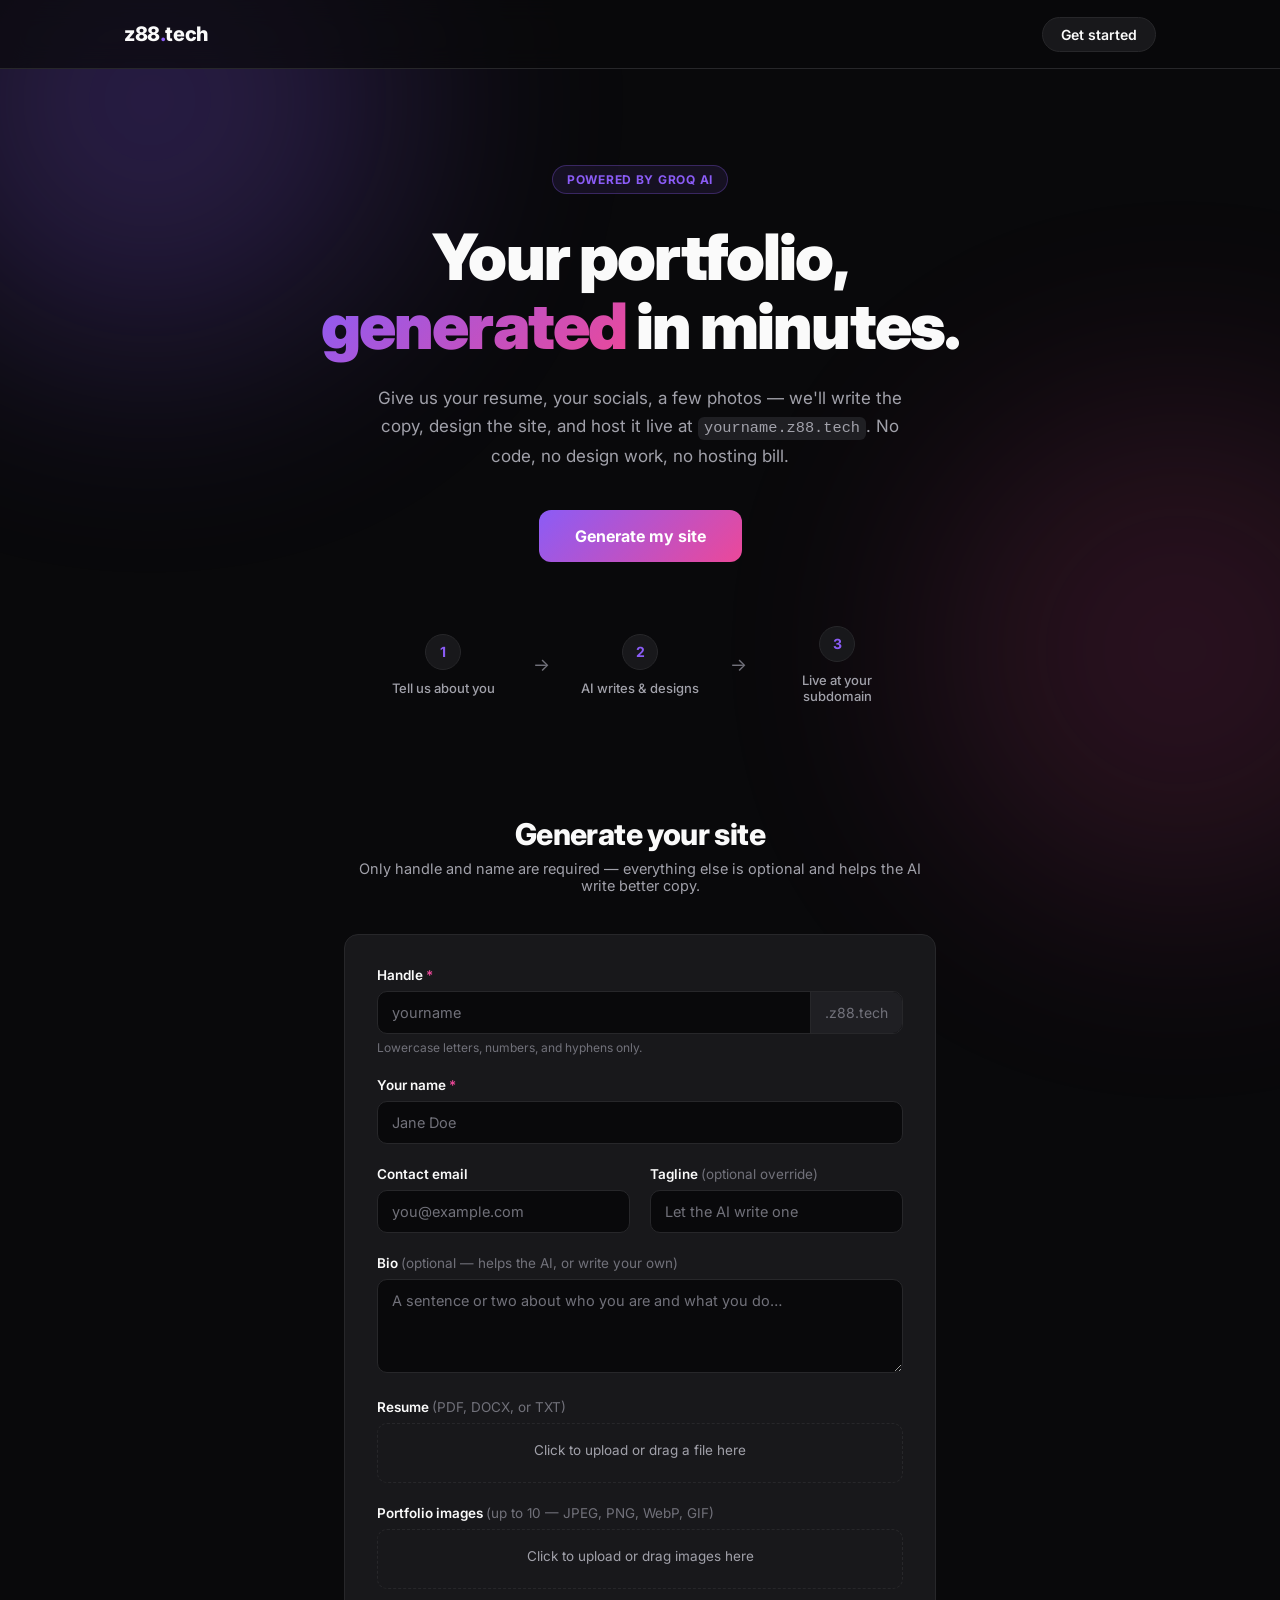
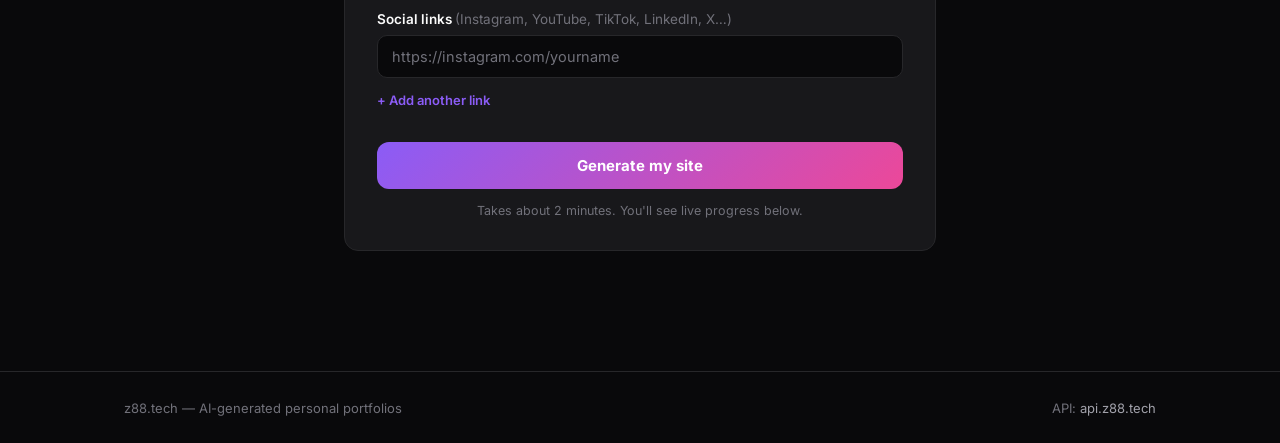
==== index.html @ a1b9960b "feat: initial z88.tech intake frontend Static HTML/CSS/JS site (no build step) that lets creators su" ====
<!DOCTYPE html>
<html lang="en">
<head>
  <meta charset="UTF-8" />
  <meta name="viewport" content="width=device-width, initial-scale=1.0" />
  <title>z88.tech — Your portfolio, generated</title>
  <meta name="description" content="Turn your resume, socials, and photos into a fully hosted personal portfolio website at yourname.z88.tech — written and designed by AI." />
  <link rel="preconnect" href="https://fonts.googleapis.com">
  <link rel="preconnect" href="https://fonts.gstatic.com" crossorigin>
  <link href="https://fonts.googleapis.com/css2?family=Inter:wght@400;500;600;700;800;900&display=swap" rel="stylesheet">
  <link rel="stylesheet" href="style.css" />
</head>
<body>
  <div class="glow glow-1"></div>
  <div class="glow glow-2"></div>

  <header class="site-header">
    <div class="wrap">
      <div class="brand">z88<span class="dot">.</span>tech</div>
      <a class="header-link" href="#generate">Get started</a>
    </div>
  </header>

  <main>
    <!-- ─── Hero ─────────────────────────────────────────────────────────── -->
    <section class="hero">
      <div class="wrap">
        <span class="badge">Powered by Groq AI</span>
        <h1>Your portfolio,<br /><span class="grad">generated</span> in minutes.</h1>
        <p class="lede">
          Give us your resume, your socials, a few photos — we'll write the copy,
          design the site, and host it live at <code>yourname.z88.tech</code>.
          No code, no design work, no hosting bill.
        </p>
        <a href="#generate" class="btn btn-primary btn-lg">Generate my site</a>

        <div class="steps">
          <div class="step">
            <div class="step-num">1</div>
            <div class="step-label">Tell us about you</div>
          </div>
          <div class="step-arrow">→</div>
          <div class="step">
            <div class="step-num">2</div>
            <div class="step-label">AI writes &amp; designs</div>
          </div>
          <div class="step-arrow">→</div>
          <div class="step">
            <div class="step-num">3</div>
            <div class="step-label">Live at your subdomain</div>
          </div>
        </div>
      </div>
    </section>

    <!-- ─── Form ─────────────────────────────────────────────────────────── -->
    <section class="generate" id="generate">
      <div class="wrap wrap-narrow">
        <h2>Generate your site</h2>
        <p class="section-sub">Only handle and name are required — everything else is optional and helps the AI write better copy.</p>

        <form id="generate-form" novalidate>
          <div class="field">
            <label for="handle">Handle <span class="req">*</span></label>
            <div class="handle-input">
              <input type="text" id="handle" name="handle" placeholder="yourname" required
                     pattern="[a-z0-9\-]+" autocomplete="off" />
              <span class="handle-suffix">.z88.tech</span>
            </div>
            <p class="hint" id="handle-hint">Lowercase letters, numbers, and hyphens only.</p>
          </div>

          <div class="field">
            <label for="name">Your name <span class="req">*</span></label>
            <input type="text" id="name" name="name" placeholder="Jane Doe" required autocomplete="off" />
          </div>

          <div class="field-row">
            <div class="field">
              <label for="email">Contact email</label>
              <input type="email" id="email" name="email" placeholder="you@example.com" autocomplete="off" />
            </div>
            <div class="field">
              <label for="customTagline">Tagline <span class="opt">(optional override)</span></label>
              <input type="text" id="customTagline" name="customTagline" placeholder="Let the AI write one" autocomplete="off" />
            </div>
          </div>

          <div class="field">
            <label for="customBio">Bio <span class="opt">(optional — helps the AI, or write your own)</span></label>
            <textarea id="customBio" name="customBio" rows="4" placeholder="A sentence or two about who you are and what you do…"></textarea>
          </div>

          <div class="field">
            <label for="resumeFile">Resume <span class="opt">(PDF, DOCX, or TXT)</span></label>
            <div class="file-drop" data-for="resumeFile">
              <input type="file" id="resumeFile" name="resumeFile" accept=".pdf,.docx,.txt" hidden />
              <div class="file-drop-inner">
                <span class="file-drop-text">Click to upload or drag a file here</span>
                <span class="file-drop-name" id="resumeFile-name"></span>
              </div>
            </div>
          </div>

          <div class="field">
            <label for="images">Portfolio images <span class="opt">(up to 10 — JPEG, PNG, WebP, GIF)</span></label>
            <div class="file-drop" data-for="images">
              <input type="file" id="images" name="images" accept="image/*" multiple hidden />
              <div class="file-drop-inner">
                <span class="file-drop-text">Click to upload or drag images here</span>
                <span class="file-drop-name" id="images-name"></span>
              </div>
            </div>
          </div>

          <div class="field">
            <label>Social links <span class="opt">(Instagram, YouTube, TikTok, LinkedIn, X…)</span></label>
            <div id="social-list" class="social-list">
              <input type="url" class="social-input" placeholder="https://instagram.com/yourname" />
            </div>
            <button type="button" id="add-social" class="btn-link">+ Add another link</button>
          </div>

          <button type="submit" class="btn btn-primary btn-block" id="submit-btn">
            <span class="btn-text">Generate my site</span>
          </button>

          <p class="form-note">Takes about 2 minutes. You'll see live progress below.</p>
        </form>

        <!-- ─── Progress panel ──────────────────────────────────────────── -->
        <div class="progress-panel" id="progress-panel" hidden>
          <h3>Building <span id="progress-handle"></span>.z88.tech</h3>
          <ul class="progress-steps" id="progress-steps">
            <li data-step="enrich"><span class="dot-icon"></span> Writing your copy with AI</li>
            <li data-step="github"><span class="dot-icon"></span> Creating your site's codebase</li>
            <li data-step="build"><span class="dot-icon"></span> Building the site</li>
            <li data-step="netlify"><span class="dot-icon"></span> Deploying to hosting</li>
            <li data-step="dns"><span class="dot-icon"></span> Connecting your domain</li>
          </ul>
        </div>

        <!-- ─── Success panel ───────────────────────────────────────────── -->
        <div class="result-panel result-success" id="success-panel" hidden>
          <div class="result-icon">✓</div>
          <h3>Your site is live!</h3>
          <a class="result-url" id="result-url" href="#" target="_blank" rel="noopener"></a>
          <div class="result-actions">
            <a class="btn btn-primary" id="visit-site-btn" href="#" target="_blank" rel="noopener">Visit your site</a>
            <button class="btn btn-ghost" id="generate-another-btn" type="button">Generate another</button>
          </div>
        </div>

        <!-- ─── Error panel ─────────────────────────────────────────────── -->
        <div class="result-panel result-error" id="error-panel" hidden>
          <div class="result-icon error">✕</div>
          <h3>Something went wrong</h3>
          <p class="error-message" id="error-message"></p>
          <button class="btn btn-primary" id="retry-btn" type="button">Try again</button>
        </div>
      </div>
    </section>
  </main>

  <footer class="site-footer">
    <div class="wrap">
      <span>z88.tech — AI-generated personal portfolios</span>
      <span class="footer-api">API: <a href="https://api.z88.tech/health" target="_blank" rel="noopener">api.z88.tech</a></span>
    </div>
  </footer>

  <script src="script.js"></script>
</body>
</html>
---- style.css ----
:root {
  --void: #09090B;
  --surface: #18181B;
  --surface-2: #1F1F23;
  --border: #27272A;
  --primary: #8B5CF6;
  --primary-dim: #7C3AED;
  --accent: #EC4899;
  --text: #FAFAFA;
  --muted: #A1A1AA;
  --muted-2: #71717A;
  --success: #22C55E;
  --error: #F43F5E;
  --radius: 14px;
}

* { box-sizing: border-box; }

html, body {
  margin: 0;
  padding: 0;
  background: var(--void);
  color: var(--text);
  font-family: 'Inter', system-ui, -apple-system, sans-serif;
  -webkit-font-smoothing: antialiased;
  overflow-x: hidden;
}

body {
  position: relative;
  min-height: 100vh;
}

a { color: inherit; text-decoration: none; }
code {
  font-family: 'SFMono-Regular', Consolas, monospace;
  background: var(--surface-2);
  padding: 0.15em 0.4em;
  border-radius: 6px;
  font-size: 0.9em;
}

.wrap {
  max-width: 1080px;
  margin: 0 auto;
  padding: 0 24px;
}
.wrap-narrow { max-width: 640px; }

/* ─── Background glow ─────────────────────────────────────────────────── */
.glow {
  position: fixed;
  border-radius: 50%;
  filter: blur(120px);
  opacity: 0.25;
  pointer-events: none;
  z-index: 0;
}
.glow-1 {
  width: 500px; height: 500px;
  background: var(--primary);
  top: -150px; left: -100px;
}
.glow-2 {
  width: 500px; height: 500px;
  background: var(--accent);
  top: 400px; right: -150px;
  opacity: 0.15;
}

/* ─── Header ───────────────────────────────────────────────────────────── */
.site-header {
  position: sticky;
  top: 0;
  z-index: 10;
  backdrop-filter: blur(12px);
  background: rgba(9, 9, 11, 0.7);
  border-bottom: 1px solid var(--border);
}
.site-header .wrap {
  display: flex;
  align-items: center;
  justify-content: space-between;
  height: 68px;
}
.brand {
  font-size: 20px;
  font-weight: 800;
  letter-spacing: -0.02em;
}
.brand .dot { color: var(--primary); }
.header-link {
  font-size: 14px;
  font-weight: 600;
  padding: 8px 18px;
  border-radius: 999px;
  background: var(--surface);
  border: 1px solid var(--border);
  transition: border-color 0.15s ease, background 0.15s ease;
}
.header-link:hover {
  border-color: var(--primary);
  background: var(--surface-2);
}

/* ─── Hero ─────────────────────────────────────────────────────────────── */
.hero {
  position: relative;
  z-index: 1;
  padding: 96px 0 72px;
  text-align: center;
}
.badge {
  display: inline-block;
  font-size: 12px;
  font-weight: 700;
  letter-spacing: 0.06em;
  text-transform: uppercase;
  color: var(--primary);
  background: rgba(139, 92, 246, 0.1);
  border: 1px solid rgba(139, 92, 246, 0.3);
  padding: 6px 14px;
  border-radius: 999px;
  margin-bottom: 28px;
}
h1 {
  font-size: clamp(36px, 6vw, 64px);
  font-weight: 900;
  line-height: 1.08;
  letter-spacing: -0.03em;
  margin: 0 0 24px;
}
.grad {
  background: linear-gradient(135deg, var(--primary), var(--accent));
  -webkit-background-clip: text;
  background-clip: text;
  color: transparent;
}
.lede {
  max-width: 560px;
  margin: 0 auto 40px;
  font-size: 17px;
  line-height: 1.65;
  color: var(--muted);
}

.steps {
  display: flex;
  align-items: center;
  justify-content: center;
  gap: 20px;
  margin-top: 64px;
  flex-wrap: wrap;
}
.step {
  display: flex;
  flex-direction: column;
  align-items: center;
  gap: 10px;
  width: 140px;
}
.step-num {
  width: 36px; height: 36px;
  border-radius: 50%;
  background: var(--surface);
  border: 1px solid var(--border);
  display: flex;
  align-items: center;
  justify-content: center;
  font-weight: 700;
  font-size: 14px;
  color: var(--primary);
}
.step-label {
  font-size: 13px;
  color: var(--muted);
  text-align: center;
  font-weight: 500;
}
.step-arrow {
  color: var(--muted-2);
  font-size: 18px;
}

/* ─── Buttons ──────────────────────────────────────────────────────────── */
.btn {
  display: inline-flex;
  align-items: center;
  justify-content: center;
  gap: 8px;
  font-weight: 700;
  font-size: 15px;
  border-radius: 12px;
  border: none;
  cursor: pointer;
  padding: 14px 28px;
  transition: transform 0.15s ease, box-shadow 0.15s ease, opacity 0.15s ease;
  font-family: inherit;
}
.btn-primary {
  background: linear-gradient(135deg, var(--primary), var(--accent));
  color: #fff;
  box-shadow: 0 0 0 rgba(139, 92, 246, 0);
}
.btn-primary:hover:not(:disabled) {
  box-shadow: 0 8px 30px rgba(139, 92, 246, 0.35);
  transform: translateY(-1px);
}
.btn-primary:disabled {
  opacity: 0.5;
  cursor: not-allowed;
}
.btn-lg { padding: 16px 36px; font-size: 16px; }
.btn-block { width: 100%; margin-top: 8px; }
.btn-ghost {
  background: var(--surface);
  color: var(--text);
  border: 1px solid var(--border);
}
.btn-ghost:hover { border-color: var(--primary); }
.btn-link {
  background: none;
  border: none;
  color: var(--primary);
  font-size: 13px;
  font-weight: 600;
  cursor: pointer;
  padding: 4px 0;
  font-family: inherit;
}
.btn-link:hover { color: var(--accent); }

/* ─── Generate section ────────────────────────────────────────────────── */
.generate {
  position: relative;
  z-index: 1;
  padding: 40px 0 120px;
}
.generate h2 {
  font-size: 30px;
  font-weight: 800;
  letter-spacing: -0.02em;
  margin: 0 0 8px;
  text-align: center;
}
.section-sub {
  text-align: center;
  color: var(--muted);
  font-size: 14.5px;
  margin: 0 0 40px;
}

form {
  background: var(--surface);
  border: 1px solid var(--border);
  border-radius: var(--radius);
  padding: 32px;
}

.field { margin-bottom: 22px; }
.field-row {
  display: grid;
  grid-template-columns: 1fr 1fr;
  gap: 20px;
}
@media (max-width: 560px) {
  .field-row { grid-template-columns: 1fr; }
}

label {
  display: block;
  font-size: 13.5px;
  font-weight: 600;
  margin-bottom: 8px;
}
.req { color: var(--accent); }
.opt { color: var(--muted-2); font-weight: 400; }

input[type="text"], input[type="email"], input[type="url"], textarea {
  width: 100%;
  background: var(--void);
  border: 1px solid var(--border);
  border-radius: 10px;
  padding: 12px 14px;
  color: var(--text);
  font-size: 14.5px;
  font-family: inherit;
  transition: border-color 0.15s ease;
}
input::placeholder, textarea::placeholder { color: var(--muted-2); }
input:focus, textarea:focus {
  outline: none;
  border-color: var(--primary);
}
input.invalid { border-color: var(--error); }
textarea { resize: vertical; min-height: 90px; }

.handle-input {
  display: flex;
  align-items: stretch;
  background: var(--void);
  border: 1px solid var(--border);
  border-radius: 10px;
  overflow: hidden;
  transition: border-color 0.15s ease;
}
.handle-input:focus-within { border-color: var(--primary); }
.handle-input input {
  border: none;
  background: transparent;
  border-radius: 0;
  flex: 1;
}
.handle-input input:focus { outline: none; }
.handle-suffix {
  display: flex;
  align-items: center;
  padding: 0 14px;
  color: var(--muted-2);
  font-size: 14px;
  background: var(--surface-2);
  border-left: 1px solid var(--border);
  white-space: nowrap;
}
.hint {
  font-size: 12px;
  color: var(--muted-2);
  margin: 6px 0 0;
}
.hint.error-hint { color: var(--error); }

.file-drop {
  border: 1.5px dashed var(--border);
  border-radius: 10px;
  padding: 18px;
  cursor: pointer;
  text-align: center;
  transition: border-color 0.15s ease, background 0.15s ease;
}
.file-drop:hover, .file-drop.dragover {
  border-color: var(--primary);
  background: rgba(139, 92, 246, 0.05);
}
.file-drop-text {
  display: block;
  font-size: 13.5px;
  color: var(--muted);
}
.file-drop-name {
  display: block;
  font-size: 13px;
  color: var(--primary);
  font-weight: 600;
  margin-top: 6px;
}

.social-list {
  display: flex;
  flex-direction: column;
  gap: 10px;
  margin-bottom: 10px;
}
.social-input-row {
  display: flex;
  gap: 8px;
}
.social-input-row input { flex: 1; }
.remove-social {
  background: var(--void);
  border: 1px solid var(--border);
  border-radius: 10px;
  color: var(--muted);
  width: 42px;
  cursor: pointer;
  font-size: 16px;
  flex-shrink: 0;
}
.remove-social:hover { color: var(--error); border-color: var(--error); }

.form-note {
  text-align: center;
  font-size: 12.5px;
  color: var(--muted-2);
  margin: 14px 0 0;
}

/* ─── Progress panel ───────────────────────────────────────────────────── */
.progress-panel {
  background: var(--surface);
  border: 1px solid var(--border);
  border-radius: var(--radius);
  padding: 32px;
  margin-top: 24px;
}
.progress-panel h3 {
  margin: 0 0 24px;
  font-size: 18px;
  font-weight: 700;
}
#progress-handle { color: var(--primary); }

.progress-steps {
  list-style: none;
  margin: 0;
  padding: 0;
  display: flex;
  flex-direction: column;
  gap: 18px;
}
.progress-steps li {
  display: flex;
  align-items: center;
  gap: 14px;
  font-size: 14.5px;
  color: var(--muted-2);
  transition: color 0.2s ease;
}
.progress-steps li.active { color: var(--text); }
.progress-steps li.done { color: var(--text); }
.progress-steps li.error { color: var(--error); }

.dot-icon {
  width: 22px; height: 22px;
  border-radius: 50%;
  border: 2px solid var(--border);
  flex-shrink: 0;
  position: relative;
  transition: border-color 0.2s ease, background 0.2s ease;
}
.progress-steps li.active .dot-icon {
  border-color: var(--primary);
  border-top-color: transparent;
  animation: spin 0.8s linear infinite;
}
.progress-steps li.done .dot-icon {
  background: var(--success);
  border-color: var(--success);
}
.progress-steps li.done .dot-icon::after {
  content: '';
  position: absolute;
  left: 6px; top: 2px;
  width: 5px; height: 10px;
  border: solid white;
  border-width: 0 2px 2px 0;
  transform: rotate(45deg);
}
.progress-steps li.error .dot-icon {
  background: var(--error);
  border-color: var(--error);
}

@keyframes spin { to { transform: rotate(360deg); } }

/* ─── Result panels ────────────────────────────────────────────────────── */
.result-panel {
  background: var(--surface);
  border: 1px solid var(--border);
  border-radius: var(--radius);
  padding: 48px 32px;
  margin-top: 24px;
  text-align: center;
}
.result-icon {
  width: 56px; height: 56px;
  border-radius: 50%;
  background: var(--success);
  color: white;
  font-size: 26px;
  font-weight: 700;
  display: flex;
  align-items: center;
  justify-content: center;
  margin: 0 auto 20px;
}
.result-icon.error { background: var(--error); }
.result-panel h3 {
  font-size: 22px;
  font-weight: 800;
  margin: 0 0 12px;
}
.result-url {
  display: inline-block;
  font-size: 16px;
  font-weight: 600;
  color: var(--primary);
  margin-bottom: 24px;
  word-break: break-all;
}
.result-url:hover { color: var(--accent); }
.result-actions {
  display: flex;
  gap: 12px;
  justify-content: center;
  flex-wrap: wrap;
}
.error-message {
  color: var(--muted);
  font-size: 14px;
  margin: 0 0 24px;
  max-width: 460px;
  margin-left: auto;
  margin-right: auto;
}

/* ─── Footer ───────────────────────────────────────────────────────────── */
.site-footer {
  position: relative;
  z-index: 1;
  border-top: 1px solid var(--border);
  padding: 28px 0;
}
.site-footer .wrap {
  display: flex;
  justify-content: space-between;
  flex-wrap: wrap;
  gap: 8px;
  font-size: 13px;
  color: var(--muted-2);
}
.footer-api a { color: var(--muted); }
.footer-api a:hover { color: var(--primary); }

@media (max-width: 640px) {
  form { padding: 22px; }
  .hero { padding: 64px 0 48px; }
}
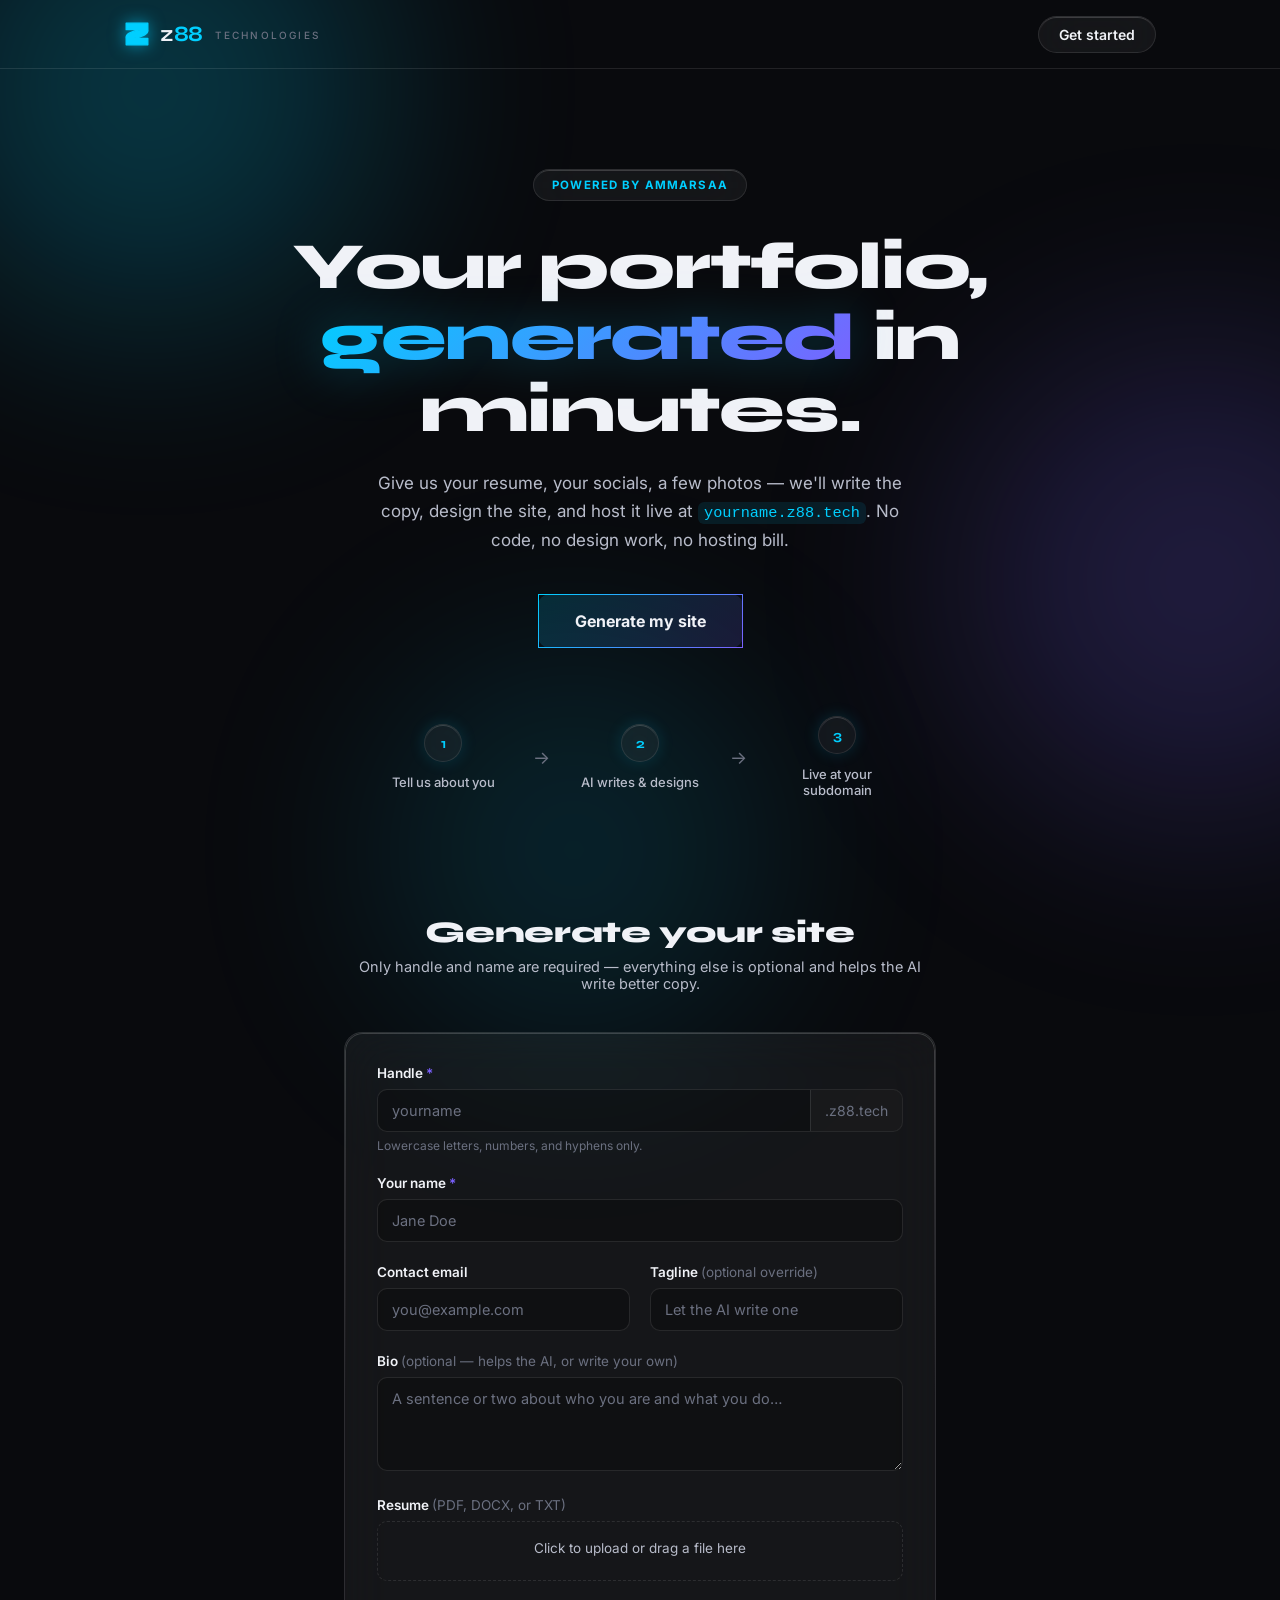
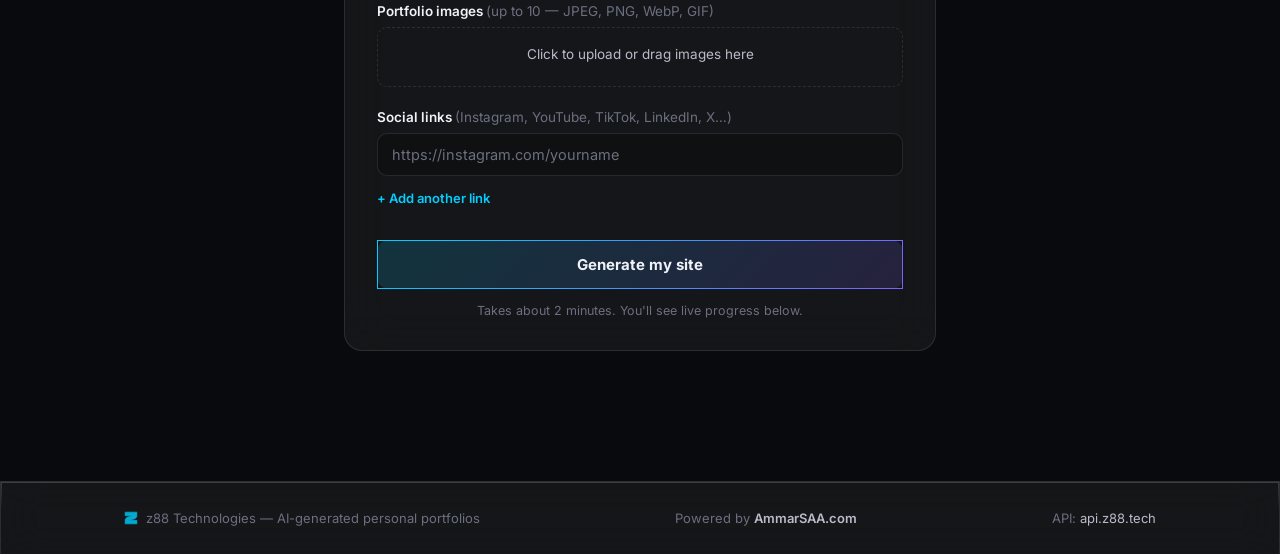
==== commit 3893acb7: "feat: rebrand to real z88 Technologies identity + glassmorphism Replace the placeholder violet/pink " ====
--- a/index.html
+++ b/index.html
@@ -3,21 +3,30 @@
 <head>
   <meta charset="UTF-8" />
   <meta name="viewport" content="width=device-width, initial-scale=1.0" />
-  <title>z88.tech — Your portfolio, generated</title>
+  <title>z88 Technologies — Your portfolio, generated</title>
   <meta name="description" content="Turn your resume, socials, and photos into a fully hosted personal portfolio website at yourname.z88.tech — written and designed by AI." />
   <link rel="preconnect" href="https://fonts.googleapis.com">
   <link rel="preconnect" href="https://fonts.gstatic.com" crossorigin>
-  <link href="https://fonts.googleapis.com/css2?family=Inter:wght@400;500;600;700;800;900&display=swap" rel="stylesheet">
+  <link href="https://fonts.googleapis.com/css2?family=Syne:wght@500;700;800&family=Inter:wght@400;500;600;700&display=swap" rel="stylesheet">
   <link rel="stylesheet" href="style.css" />
 </head>
 <body>
-  <div class="glow glow-1"></div>
-  <div class="glow glow-2"></div>
+  <div class="orb orb-cyan orb-1"></div>
+  <div class="orb orb-purple orb-2"></div>
+  <div class="orb orb-cyan orb-3"></div>
 
   <header class="site-header">
     <div class="wrap">
-      <div class="brand">z88<span class="dot">.</span>tech</div>
-      <a class="header-link" href="#generate">Get started</a>
+      <div class="brand">
+        <svg class="brand-icon" viewBox="0 0 60 60" width="26" height="26" aria-hidden="true">
+          <path d="M 5 5 L 55 5 L 55 20 Q 58 34 20 40 L 55 40 L 55 55 L 5 55 L 5 40 Q 2 26 40 20 L 5 20 Z" fill="#00CFFF" stroke="#00CFFF" stroke-width="3" stroke-linejoin="round"/>
+        </svg>
+        <div class="brand-word">
+          <span class="brand-z">z</span><span class="brand-88">88</span>
+        </div>
+        <span class="brand-sub">Technologies</span>
+      </div>
+      <a class="header-link glass" href="#generate">Get started</a>
     </div>
   </header>
 
@@ -25,7 +34,7 @@
     <!-- ─── Hero ─────────────────────────────────────────────────────────── -->
     <section class="hero">
       <div class="wrap">
-        <span class="badge">Powered by Groq AI</span>
+        <span class="badge glass">Powered by AmmarSAA</span>
         <h1>Your portfolio,<br /><span class="grad">generated</span> in minutes.</h1>
         <p class="lede">
           Give us your resume, your socials, a few photos — we'll write the copy,
@@ -36,17 +45,17 @@
 
         <div class="steps">
           <div class="step">
-            <div class="step-num">1</div>
+            <div class="step-num glass">1</div>
             <div class="step-label">Tell us about you</div>
           </div>
           <div class="step-arrow">→</div>
           <div class="step">
-            <div class="step-num">2</div>
+            <div class="step-num glass">2</div>
             <div class="step-label">AI writes &amp; designs</div>
           </div>
           <div class="step-arrow">→</div>
           <div class="step">
-            <div class="step-num">3</div>
+            <div class="step-num glass">3</div>
             <div class="step-label">Live at your subdomain</div>
           </div>
         </div>
@@ -59,7 +68,7 @@
         <h2>Generate your site</h2>
         <p class="section-sub">Only handle and name are required — everything else is optional and helps the AI write better copy.</p>
 
-        <form id="generate-form" novalidate>
+        <form id="generate-form" class="glass" novalidate>
           <div class="field">
             <label for="handle">Handle <span class="req">*</span></label>
             <div class="handle-input">
@@ -129,7 +138,7 @@
         </form>
 
         <!-- ─── Progress panel ──────────────────────────────────────────── -->
-        <div class="progress-panel" id="progress-panel" hidden>
+        <div class="progress-panel glass" id="progress-panel" hidden>
           <h3>Building <span id="progress-handle"></span>.z88.tech</h3>
           <ul class="progress-steps" id="progress-steps">
             <li data-step="enrich"><span class="dot-icon"></span> Writing your copy with AI</li>
@@ -141,18 +150,18 @@
         </div>
 
         <!-- ─── Success panel ───────────────────────────────────────────── -->
-        <div class="result-panel result-success" id="success-panel" hidden>
+        <div class="result-panel result-success glass" id="success-panel" hidden>
           <div class="result-icon">✓</div>
           <h3>Your site is live!</h3>
           <a class="result-url" id="result-url" href="#" target="_blank" rel="noopener"></a>
           <div class="result-actions">
             <a class="btn btn-primary" id="visit-site-btn" href="#" target="_blank" rel="noopener">Visit your site</a>
-            <button class="btn btn-ghost" id="generate-another-btn" type="button">Generate another</button>
+            <button class="btn btn-ghost glass" id="generate-another-btn" type="button">Generate another</button>
           </div>
         </div>
 
         <!-- ─── Error panel ─────────────────────────────────────────────── -->
-        <div class="result-panel result-error" id="error-panel" hidden>
+        <div class="result-panel result-error glass" id="error-panel" hidden>
           <div class="result-icon error">✕</div>
           <h3>Something went wrong</h3>
           <p class="error-message" id="error-message"></p>
@@ -162,9 +171,15 @@
     </section>
   </main>
 
-  <footer class="site-footer">
+  <footer class="site-footer glass">
     <div class="wrap">
-      <span>z88.tech — AI-generated personal portfolios</span>
+      <span class="footer-left">
+        <svg class="footer-icon" viewBox="0 0 60 60" width="14" height="14" aria-hidden="true">
+          <path d="M 5 5 L 55 5 L 55 20 Q 58 34 20 40 L 55 40 L 55 55 L 5 55 L 5 40 Q 2 26 40 20 L 5 20 Z" fill="#00CFFF" stroke="#00CFFF" stroke-width="3" stroke-linejoin="round"/>
+        </svg>
+        z88 Technologies — AI-generated personal portfolios
+      </span>
+      <span class="footer-center">Powered by <a href="https://ammarsaa.com" target="_blank" rel="noopener">AmmarSAA.com</a></span>
       <span class="footer-api">API: <a href="https://api.z88.tech/health" target="_blank" rel="noopener">api.z88.tech</a></span>
     </div>
   </footer>
--- a/style.css
+++ b/style.css
@@ -1,17 +1,17 @@
 :root {
-  --void: #09090B;
-  --surface: #18181B;
-  --surface-2: #1F1F23;
-  --border: #27272A;
-  --primary: #8B5CF6;
-  --primary-dim: #7C3AED;
-  --accent: #EC4899;
-  --text: #FAFAFA;
-  --muted: #A1A1AA;
-  --muted-2: #71717A;
+  --void: #090A0D;
+  --space: #1C1F2A;
+  --space-2: #14161F;
+  --cyan: #00CFFF;
+  --purple: #7B61FF;
+  --silver: #B8BCCA;
+  --silver-dim: #6B7080;
+  --cloud: #F0F2F7;
   --success: #22C55E;
   --error: #F43F5E;
-  --radius: 14px;
+  --radius: 18px;
+  --glass-bg: rgba(240, 242, 247, 0.05);
+  --glass-border: rgba(255, 255, 255, 0.1);
 }
 
 * { box-sizing: border-box; }
@@ -20,52 +20,60 @@
   margin: 0;
   padding: 0;
   background: var(--void);
-  color: var(--text);
+  color: var(--cloud);
   font-family: 'Inter', system-ui, -apple-system, sans-serif;
   -webkit-font-smoothing: antialiased;
   overflow-x: hidden;
 }
 
-body {
-  position: relative;
-  min-height: 100vh;
-}
+body { position: relative; min-height: 100vh; }
 
 a { color: inherit; text-decoration: none; }
 code {
   font-family: 'SFMono-Regular', Consolas, monospace;
-  background: var(--surface-2);
+  background: rgba(0, 207, 255, 0.1);
+  color: var(--cyan);
   padding: 0.15em 0.4em;
   border-radius: 6px;
   font-size: 0.9em;
 }
 
-.wrap {
-  max-width: 1080px;
-  margin: 0 auto;
-  padding: 0 24px;
-}
+.wrap { max-width: 1080px; margin: 0 auto; padding: 0 24px; }
 .wrap-narrow { max-width: 640px; }
 
-/* ─── Background glow ─────────────────────────────────────────────────── */
-.glow {
+/* ─── Background glow orbs (visible through frosted glass) ────────────── */
+.orb {
   position: fixed;
   border-radius: 50%;
-  filter: blur(120px);
-  opacity: 0.25;
+  filter: blur(110px);
   pointer-events: none;
   z-index: 0;
 }
-.glow-1 {
-  width: 500px; height: 500px;
-  background: var(--primary);
-  top: -150px; left: -100px;
-}
-.glow-2 {
-  width: 500px; height: 500px;
-  background: var(--accent);
-  top: 400px; right: -150px;
-  opacity: 0.15;
+.orb-cyan { background: var(--cyan); opacity: 0.22; }
+.orb-purple { background: var(--purple); opacity: 0.2; }
+.orb-1 { width: 460px; height: 460px; top: -140px; left: -80px; }
+.orb-2 { width: 480px; height: 480px; top: 340px; right: -160px; }
+.orb-3 { width: 380px; height: 380px; bottom: -140px; left: 30%; opacity: 0.14; }
+
+/* ─── Glassmorphism base ───────────────────────────────────────────────── */
+.glass {
+  background: var(--glass-bg);
+  backdrop-filter: blur(24px);
+  -webkit-backdrop-filter: blur(24px);
+  border: 1px solid var(--glass-border);
+  position: relative;
+}
+.glass::before {
+  content: '';
+  position: absolute;
+  inset: 0;
+  border-radius: inherit;
+  padding: 1px;
+  background: linear-gradient(180deg, rgba(255,255,255,0.18), rgba(255,255,255,0) 40%);
+  -webkit-mask: linear-gradient(#fff 0 0) content-box, linear-gradient(#fff 0 0);
+  -webkit-mask-composite: xor;
+  mask-composite: exclude;
+  pointer-events: none;
 }
 
 /* ─── Header ───────────────────────────────────────────────────────────── */
@@ -73,9 +81,7 @@
   position: sticky;
   top: 0;
   z-index: 10;
-  backdrop-filter: blur(12px);
-  background: rgba(9, 9, 11, 0.7);
-  border-bottom: 1px solid var(--border);
+  border-bottom: 1px solid var(--glass-border);
 }
 .site-header .wrap {
   display: flex;
@@ -83,65 +89,74 @@
   justify-content: space-between;
   height: 68px;
 }
-.brand {
-  font-size: 20px;
-  font-weight: 800;
+.brand { display: flex; align-items: center; gap: 10px; }
+.brand-icon { filter: drop-shadow(0 0 8px rgba(0, 207, 255, 0.6)); flex-shrink: 0; }
+.brand-word {
+  font-family: 'Syne', sans-serif;
+  font-size: 22px;
+  font-weight: 700;
   letter-spacing: -0.02em;
-}
-.brand .dot { color: var(--primary); }
+  line-height: 1;
+}
+.brand-z { color: var(--cloud); }
+.brand-88 { color: var(--cyan); }
+.brand-sub {
+  font-size: 10px;
+  font-weight: 500;
+  letter-spacing: 0.22em;
+  text-transform: uppercase;
+  color: var(--silver-dim);
+  margin-left: 2px;
+  align-self: center;
+  padding-top: 2px;
+}
 .header-link {
   font-size: 14px;
   font-weight: 600;
+  padding: 9px 20px;
+  border-radius: 999px;
+  transition: box-shadow 0.15s ease, border-color 0.15s ease;
+}
+.header-link:hover {
+  border-color: rgba(0, 207, 255, 0.4);
+  box-shadow: 0 0 20px rgba(0, 207, 255, 0.15);
+}
+
+/* ─── Hero ─────────────────────────────────────────────────────────────── */
+.hero { position: relative; z-index: 1; padding: 100px 0 76px; text-align: center; }
+.badge {
+  display: inline-block;
+  font-size: 11.5px;
+  font-weight: 700;
+  letter-spacing: 0.1em;
+  text-transform: uppercase;
+  color: var(--cyan);
   padding: 8px 18px;
   border-radius: 999px;
-  background: var(--surface);
-  border: 1px solid var(--border);
-  transition: border-color 0.15s ease, background 0.15s ease;
-}
-.header-link:hover {
-  border-color: var(--primary);
-  background: var(--surface-2);
-}
-
-/* ─── Hero ─────────────────────────────────────────────────────────────── */
-.hero {
-  position: relative;
-  z-index: 1;
-  padding: 96px 0 72px;
-  text-align: center;
-}
-.badge {
-  display: inline-block;
-  font-size: 12px;
-  font-weight: 700;
-  letter-spacing: 0.06em;
-  text-transform: uppercase;
-  color: var(--primary);
-  background: rgba(139, 92, 246, 0.1);
-  border: 1px solid rgba(139, 92, 246, 0.3);
-  padding: 6px 14px;
-  border-radius: 999px;
-  margin-bottom: 28px;
+  margin-bottom: 30px;
 }
 h1 {
-  font-size: clamp(36px, 6vw, 64px);
-  font-weight: 900;
+  font-family: 'Syne', sans-serif;
+  font-size: clamp(36px, 6vw, 66px);
+  font-weight: 800;
   line-height: 1.08;
-  letter-spacing: -0.03em;
+  letter-spacing: -0.02em;
   margin: 0 0 24px;
+  color: var(--cloud);
 }
 .grad {
-  background: linear-gradient(135deg, var(--primary), var(--accent));
+  background: linear-gradient(135deg, var(--cyan), var(--purple));
   -webkit-background-clip: text;
   background-clip: text;
   color: transparent;
+  filter: drop-shadow(0 0 24px rgba(0, 207, 255, 0.25));
 }
 .lede {
   max-width: 560px;
   margin: 0 auto 40px;
   font-size: 17px;
   line-height: 1.65;
-  color: var(--muted);
+  color: var(--silver);
 }
 
 .steps {
@@ -149,38 +164,24 @@
   align-items: center;
   justify-content: center;
   gap: 20px;
-  margin-top: 64px;
+  margin-top: 68px;
   flex-wrap: wrap;
 }
-.step {
-  display: flex;
-  flex-direction: column;
-  align-items: center;
-  gap: 10px;
-  width: 140px;
-}
+.step { display: flex; flex-direction: column; align-items: center; gap: 12px; width: 140px; }
 .step-num {
-  width: 36px; height: 36px;
+  width: 38px; height: 38px;
   border-radius: 50%;
-  background: var(--surface);
-  border: 1px solid var(--border);
   display: flex;
   align-items: center;
   justify-content: center;
+  font-family: 'Syne', sans-serif;
   font-weight: 700;
   font-size: 14px;
-  color: var(--primary);
-}
-.step-label {
-  font-size: 13px;
-  color: var(--muted);
-  text-align: center;
-  font-weight: 500;
-}
-.step-arrow {
-  color: var(--muted-2);
-  font-size: 18px;
-}
+  color: var(--cyan);
+  box-shadow: 0 0 16px rgba(0, 207, 255, 0.15);
+}
+.step-label { font-size: 13px; color: var(--silver); text-align: center; font-weight: 500; }
+.step-arrow { color: var(--silver-dim); font-size: 18px; }
 
 /* ─── Buttons ──────────────────────────────────────────────────────────── */
 .btn {
@@ -191,106 +192,78 @@
   font-weight: 700;
   font-size: 15px;
   border-radius: 12px;
-  border: none;
+  border: 1px solid transparent;
   cursor: pointer;
   padding: 14px 28px;
   transition: transform 0.15s ease, box-shadow 0.15s ease, opacity 0.15s ease;
   font-family: inherit;
 }
 .btn-primary {
-  background: linear-gradient(135deg, var(--primary), var(--accent));
-  color: #fff;
-  box-shadow: 0 0 0 rgba(139, 92, 246, 0);
+  background: linear-gradient(135deg, rgba(0,207,255,0.16), rgba(123,97,255,0.16));
+  border-image: linear-gradient(135deg, var(--cyan), var(--purple)) 1;
+  color: var(--cloud);
+  box-shadow: 0 0 0 rgba(0, 207, 255, 0);
 }
 .btn-primary:hover:not(:disabled) {
-  box-shadow: 0 8px 30px rgba(139, 92, 246, 0.35);
+  box-shadow: 0 0 32px rgba(0, 207, 255, 0.35);
   transform: translateY(-1px);
 }
-.btn-primary:disabled {
-  opacity: 0.5;
-  cursor: not-allowed;
-}
+.btn-primary:disabled { opacity: 0.5; cursor: not-allowed; }
 .btn-lg { padding: 16px 36px; font-size: 16px; }
 .btn-block { width: 100%; margin-top: 8px; }
-.btn-ghost {
-  background: var(--surface);
-  color: var(--text);
-  border: 1px solid var(--border);
-}
-.btn-ghost:hover { border-color: var(--primary); }
+.btn-ghost { color: var(--cloud); }
+.btn-ghost:hover { border-color: rgba(0, 207, 255, 0.4); }
 .btn-link {
   background: none;
   border: none;
-  color: var(--primary);
+  color: var(--cyan);
   font-size: 13px;
   font-weight: 600;
   cursor: pointer;
   padding: 4px 0;
   font-family: inherit;
 }
-.btn-link:hover { color: var(--accent); }
+.btn-link:hover { color: var(--purple); }
 
 /* ─── Generate section ────────────────────────────────────────────────── */
-.generate {
-  position: relative;
-  z-index: 1;
-  padding: 40px 0 120px;
-}
+.generate { position: relative; z-index: 1; padding: 40px 0 130px; }
 .generate h2 {
+  font-family: 'Syne', sans-serif;
   font-size: 30px;
   font-weight: 800;
-  letter-spacing: -0.02em;
+  letter-spacing: -0.01em;
   margin: 0 0 8px;
   text-align: center;
-}
-.section-sub {
-  text-align: center;
-  color: var(--muted);
-  font-size: 14.5px;
-  margin: 0 0 40px;
-}
-
-form {
-  background: var(--surface);
-  border: 1px solid var(--border);
-  border-radius: var(--radius);
-  padding: 32px;
-}
+  color: var(--cloud);
+}
+.section-sub { text-align: center; color: var(--silver); font-size: 14.5px; margin: 0 0 40px; }
+
+form { border-radius: var(--radius); padding: 32px; }
 
 .field { margin-bottom: 22px; }
-.field-row {
-  display: grid;
-  grid-template-columns: 1fr 1fr;
-  gap: 20px;
-}
-@media (max-width: 560px) {
-  .field-row { grid-template-columns: 1fr; }
-}
-
-label {
-  display: block;
-  font-size: 13.5px;
-  font-weight: 600;
-  margin-bottom: 8px;
-}
-.req { color: var(--accent); }
-.opt { color: var(--muted-2); font-weight: 400; }
+.field-row { display: grid; grid-template-columns: 1fr 1fr; gap: 20px; }
+@media (max-width: 560px) { .field-row { grid-template-columns: 1fr; } }
+
+label { display: block; font-size: 13.5px; font-weight: 600; margin-bottom: 8px; color: var(--cloud); }
+.req { color: var(--purple); }
+.opt { color: var(--silver-dim); font-weight: 400; }
 
 input[type="text"], input[type="email"], input[type="url"], textarea {
   width: 100%;
-  background: var(--void);
-  border: 1px solid var(--border);
+  background: rgba(0, 0, 0, 0.25);
+  border: 1px solid var(--glass-border);
   border-radius: 10px;
   padding: 12px 14px;
-  color: var(--text);
+  color: var(--cloud);
   font-size: 14.5px;
   font-family: inherit;
-  transition: border-color 0.15s ease;
-}
-input::placeholder, textarea::placeholder { color: var(--muted-2); }
+  transition: border-color 0.15s ease, box-shadow 0.15s ease;
+}
+input::placeholder, textarea::placeholder { color: var(--silver-dim); }
 input:focus, textarea:focus {
   outline: none;
-  border-color: var(--primary);
+  border-color: var(--cyan);
+  box-shadow: 0 0 0 3px rgba(0, 207, 255, 0.12);
 }
 input.invalid { border-color: var(--error); }
 textarea { resize: vertical; min-height: 90px; }
@@ -298,39 +271,29 @@
 .handle-input {
   display: flex;
   align-items: stretch;
-  background: var(--void);
-  border: 1px solid var(--border);
+  background: rgba(0, 0, 0, 0.25);
+  border: 1px solid var(--glass-border);
   border-radius: 10px;
   overflow: hidden;
-  transition: border-color 0.15s ease;
-}
-.handle-input:focus-within { border-color: var(--primary); }
-.handle-input input {
-  border: none;
-  background: transparent;
-  border-radius: 0;
-  flex: 1;
-}
-.handle-input input:focus { outline: none; }
+  transition: border-color 0.15s ease, box-shadow 0.15s ease;
+}
+.handle-input:focus-within { border-color: var(--cyan); box-shadow: 0 0 0 3px rgba(0, 207, 255, 0.12); }
+.handle-input input { border: none; background: transparent; border-radius: 0; flex: 1; }
+.handle-input input:focus { outline: none; box-shadow: none; }
 .handle-suffix {
   display: flex;
   align-items: center;
   padding: 0 14px;
-  color: var(--muted-2);
+  color: var(--silver-dim);
   font-size: 14px;
-  background: var(--surface-2);
-  border-left: 1px solid var(--border);
+  background: rgba(255, 255, 255, 0.04);
+  border-left: 1px solid var(--glass-border);
   white-space: nowrap;
 }
-.hint {
-  font-size: 12px;
-  color: var(--muted-2);
-  margin: 6px 0 0;
-}
-.hint.error-hint { color: var(--error); }
+.hint { font-size: 12px; color: var(--silver-dim); margin: 6px 0 0; }
 
 .file-drop {
-  border: 1.5px dashed var(--border);
+  border: 1.5px dashed var(--glass-border);
   border-radius: 10px;
   padding: 18px;
   cursor: pointer;
@@ -338,38 +301,20 @@
   transition: border-color 0.15s ease, background 0.15s ease;
 }
 .file-drop:hover, .file-drop.dragover {
-  border-color: var(--primary);
-  background: rgba(139, 92, 246, 0.05);
-}
-.file-drop-text {
-  display: block;
-  font-size: 13.5px;
-  color: var(--muted);
-}
-.file-drop-name {
-  display: block;
-  font-size: 13px;
-  color: var(--primary);
-  font-weight: 600;
-  margin-top: 6px;
-}
-
-.social-list {
-  display: flex;
-  flex-direction: column;
-  gap: 10px;
-  margin-bottom: 10px;
-}
-.social-input-row {
-  display: flex;
-  gap: 8px;
-}
+  border-color: var(--cyan);
+  background: rgba(0, 207, 255, 0.05);
+}
+.file-drop-text { display: block; font-size: 13.5px; color: var(--silver); }
+.file-drop-name { display: block; font-size: 13px; color: var(--cyan); font-weight: 600; margin-top: 6px; }
+
+.social-list { display: flex; flex-direction: column; gap: 10px; margin-bottom: 10px; }
+.social-input-row { display: flex; gap: 8px; }
 .social-input-row input { flex: 1; }
 .remove-social {
-  background: var(--void);
-  border: 1px solid var(--border);
+  background: rgba(0, 0, 0, 0.25);
+  border: 1px solid var(--glass-border);
   border-radius: 10px;
-  color: var(--muted);
+  color: var(--silver);
   width: 42px;
   cursor: pointer;
   font-size: 16px;
@@ -377,90 +322,65 @@
 }
 .remove-social:hover { color: var(--error); border-color: var(--error); }
 
-.form-note {
-  text-align: center;
-  font-size: 12.5px;
-  color: var(--muted-2);
-  margin: 14px 0 0;
-}
+.form-note { text-align: center; font-size: 12.5px; color: var(--silver-dim); margin: 14px 0 0; }
 
 /* ─── Progress panel ───────────────────────────────────────────────────── */
-.progress-panel {
-  background: var(--surface);
-  border: 1px solid var(--border);
-  border-radius: var(--radius);
-  padding: 32px;
-  margin-top: 24px;
-}
+.progress-panel { border-radius: var(--radius); padding: 32px; margin-top: 24px; }
 .progress-panel h3 {
+  font-family: 'Syne', sans-serif;
   margin: 0 0 24px;
   font-size: 18px;
   font-weight: 700;
-}
-#progress-handle { color: var(--primary); }
-
-.progress-steps {
-  list-style: none;
-  margin: 0;
-  padding: 0;
-  display: flex;
-  flex-direction: column;
-  gap: 18px;
-}
+  color: var(--cloud);
+}
+#progress-handle { color: var(--cyan); }
+
+.progress-steps { list-style: none; margin: 0; padding: 0; display: flex; flex-direction: column; gap: 18px; }
 .progress-steps li {
   display: flex;
   align-items: center;
   gap: 14px;
   font-size: 14.5px;
-  color: var(--muted-2);
+  color: var(--silver-dim);
   transition: color 0.2s ease;
 }
-.progress-steps li.active { color: var(--text); }
-.progress-steps li.done { color: var(--text); }
+.progress-steps li.active, .progress-steps li.done { color: var(--cloud); }
 .progress-steps li.error { color: var(--error); }
 
 .dot-icon {
   width: 22px; height: 22px;
   border-radius: 50%;
-  border: 2px solid var(--border);
+  border: 2px solid var(--glass-border);
   flex-shrink: 0;
   position: relative;
-  transition: border-color 0.2s ease, background 0.2s ease;
+  transition: border-color 0.2s ease, background 0.2s ease, box-shadow 0.2s ease;
 }
 .progress-steps li.active .dot-icon {
-  border-color: var(--primary);
+  border-color: var(--cyan);
   border-top-color: transparent;
   animation: spin 0.8s linear infinite;
+  box-shadow: 0 0 12px rgba(0, 207, 255, 0.4);
 }
 .progress-steps li.done .dot-icon {
-  background: var(--success);
-  border-color: var(--success);
+  background: var(--cyan);
+  border-color: var(--cyan);
+  box-shadow: 0 0 10px rgba(0, 207, 255, 0.5);
 }
 .progress-steps li.done .dot-icon::after {
   content: '';
   position: absolute;
   left: 6px; top: 2px;
   width: 5px; height: 10px;
-  border: solid white;
+  border: solid var(--void);
   border-width: 0 2px 2px 0;
   transform: rotate(45deg);
 }
-.progress-steps li.error .dot-icon {
-  background: var(--error);
-  border-color: var(--error);
-}
+.progress-steps li.error .dot-icon { background: var(--error); border-color: var(--error); }
 
 @keyframes spin { to { transform: rotate(360deg); } }
 
 /* ─── Result panels ────────────────────────────────────────────────────── */
-.result-panel {
-  background: var(--surface);
-  border: 1px solid var(--border);
-  border-radius: var(--radius);
-  padding: 48px 32px;
-  margin-top: 24px;
-  text-align: center;
-}
+.result-panel { border-radius: var(--radius); padding: 48px 32px; margin-top: 24px; text-align: center; }
 .result-icon {
   width: 56px; height: 56px;
   border-radius: 50%;
@@ -472,56 +392,41 @@
   align-items: center;
   justify-content: center;
   margin: 0 auto 20px;
-}
-.result-icon.error { background: var(--error); }
+  box-shadow: 0 0 24px rgba(34, 197, 94, 0.4);
+}
+.result-icon.error { background: var(--error); box-shadow: 0 0 24px rgba(244, 63, 94, 0.4); }
 .result-panel h3 {
+  font-family: 'Syne', sans-serif;
   font-size: 22px;
   font-weight: 800;
   margin: 0 0 12px;
-}
-.result-url {
-  display: inline-block;
-  font-size: 16px;
-  font-weight: 600;
-  color: var(--primary);
-  margin-bottom: 24px;
-  word-break: break-all;
-}
-.result-url:hover { color: var(--accent); }
-.result-actions {
-  display: flex;
-  gap: 12px;
-  justify-content: center;
+  color: var(--cloud);
+}
+.result-url { display: inline-block; font-size: 16px; font-weight: 600; color: var(--cyan); margin-bottom: 24px; word-break: break-all; }
+.result-url:hover { color: var(--purple); }
+.result-actions { display: flex; gap: 12px; justify-content: center; flex-wrap: wrap; }
+.error-message { color: var(--silver); font-size: 14px; margin: 0 0 24px; max-width: 460px; margin-left: auto; margin-right: auto; }
+
+/* ─── Footer ───────────────────────────────────────────────────────────── */
+.site-footer { position: relative; z-index: 1; border-top: 1px solid var(--glass-border); padding: 28px 0; }
+.site-footer .wrap {
+  display: flex;
+  justify-content: space-between;
+  align-items: center;
   flex-wrap: wrap;
-}
-.error-message {
-  color: var(--muted);
-  font-size: 14px;
-  margin: 0 0 24px;
-  max-width: 460px;
-  margin-left: auto;
-  margin-right: auto;
-}
-
-/* ─── Footer ───────────────────────────────────────────────────────────── */
-.site-footer {
-  position: relative;
-  z-index: 1;
-  border-top: 1px solid var(--border);
-  padding: 28px 0;
-}
-.site-footer .wrap {
-  display: flex;
-  justify-content: space-between;
-  flex-wrap: wrap;
-  gap: 8px;
+  gap: 10px;
   font-size: 13px;
-  color: var(--muted-2);
-}
-.footer-api a { color: var(--muted); }
-.footer-api a:hover { color: var(--primary); }
+  color: var(--silver-dim);
+}
+.footer-left { display: flex; align-items: center; gap: 8px; }
+.footer-icon { flex-shrink: 0; opacity: 0.8; }
+.footer-center a { color: var(--silver); font-weight: 600; }
+.footer-center a:hover { color: var(--cyan); }
+.footer-api a { color: var(--silver); }
+.footer-api a:hover { color: var(--cyan); }
 
 @media (max-width: 640px) {
   form { padding: 22px; }
-  .hero { padding: 64px 0 48px; }
-}
+  .hero { padding: 68px 0 48px; }
+  .site-footer .wrap { flex-direction: column; text-align: center; }
+}
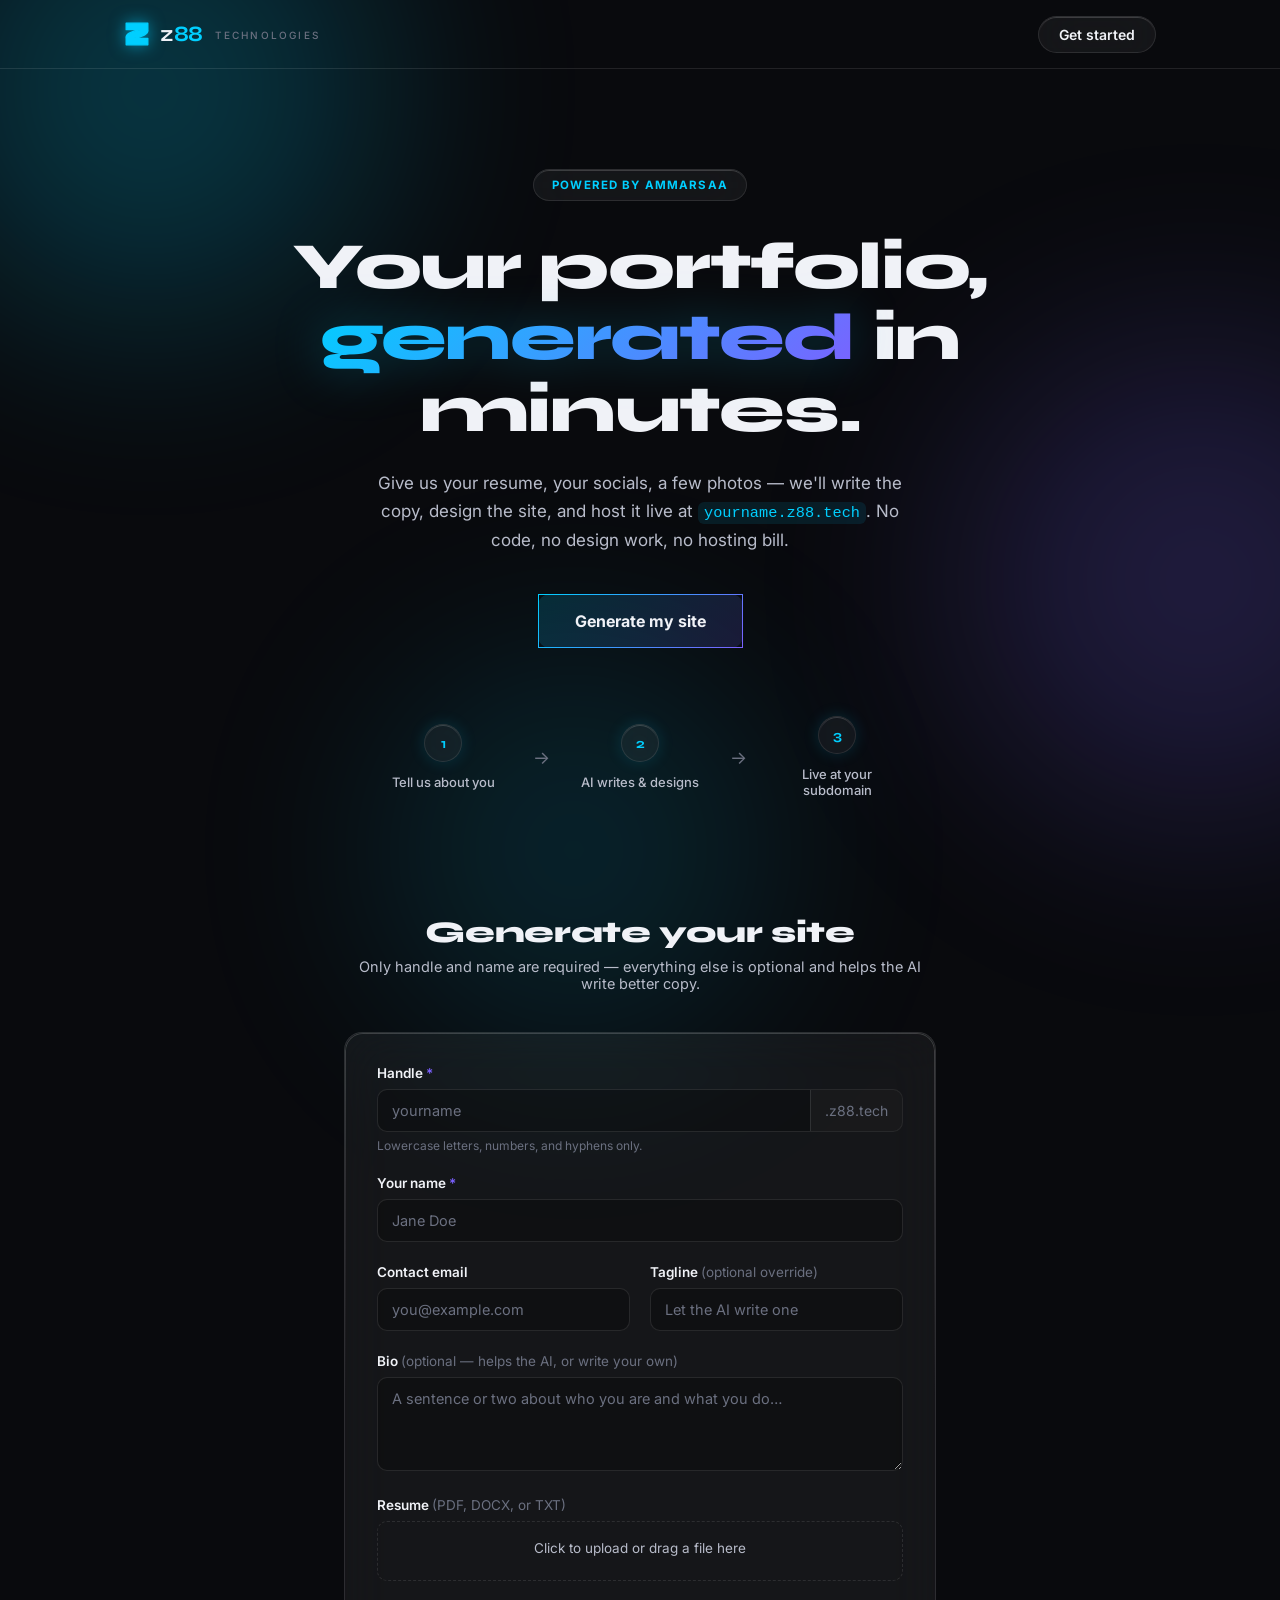
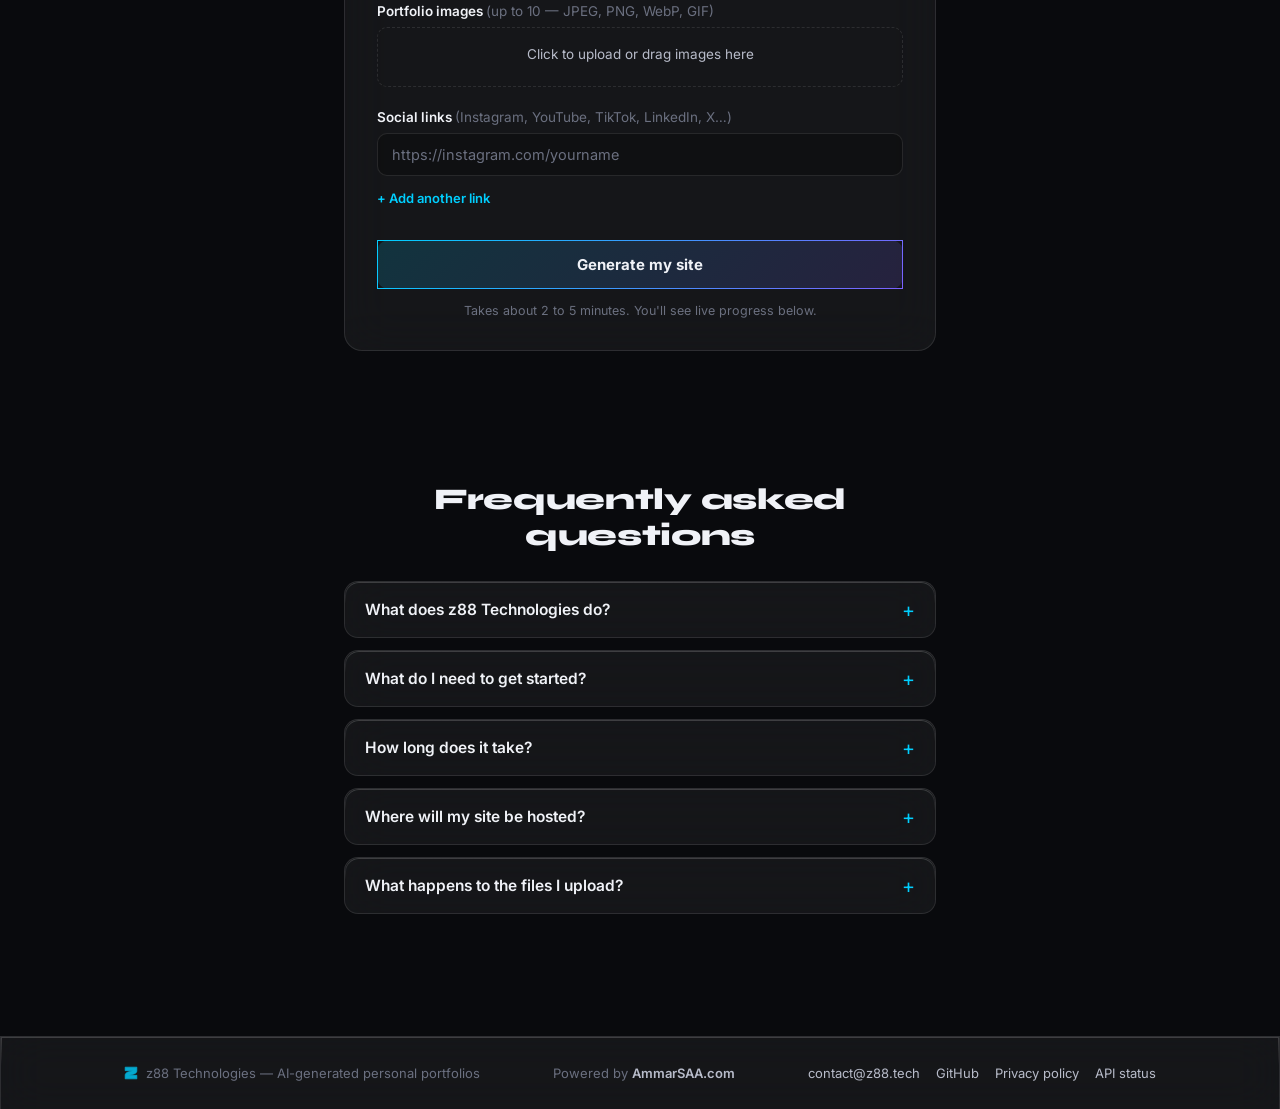
==== commit 2f2e8ab8: "feat: security headers, SEO/social metadata, FAQ and privacy policy - _headers: CSP, X-Frame-Options" ====
--- a/index.html
+++ b/index.html
@@ -5,6 +5,100 @@
   <meta name="viewport" content="width=device-width, initial-scale=1.0" />
   <title>z88 Technologies — Your portfolio, generated</title>
   <meta name="description" content="Turn your resume, socials, and photos into a fully hosted personal portfolio website at yourname.z88.tech — written and designed by AI." />
+  <link rel="canonical" href="https://z88.tech/" />
+  <link rel="icon" type="image/svg+xml" href="/favicon.svg" />
+  <meta name="theme-color" content="#090A0D" />
+
+  <!-- Social previews (LinkedIn, WhatsApp, X, Facebook) -->
+  <meta property="og:type" content="website" />
+  <meta property="og:site_name" content="z88 Technologies" />
+  <meta property="og:url" content="https://z88.tech/" />
+  <meta property="og:title" content="z88 Technologies — Your portfolio, generated" />
+  <meta property="og:description" content="Turn your resume, socials, and photos into a fully hosted personal portfolio website at yourname.z88.tech — written and designed by AI." />
+  <meta property="og:image" content="https://z88.tech/og-image.png" />
+  <meta property="og:image:width" content="1200" />
+  <meta property="og:image:height" content="630" />
+  <meta property="og:image:alt" content="z88 Technologies — Your portfolio, generated in minutes" />
+  <meta property="og:locale" content="en_US" />
+  <meta name="twitter:card" content="summary_large_image" />
+  <meta name="twitter:title" content="z88 Technologies — Your portfolio, generated" />
+  <meta name="twitter:description" content="Turn your resume, socials, and photos into a fully hosted personal portfolio website at yourname.z88.tech — written and designed by AI." />
+  <meta name="twitter:image" content="https://z88.tech/og-image.png" />
+
+  <script type="application/ld+json">
+  {
+    "@context": "https://schema.org",
+    "@graph": [
+      {
+        "@type": "Organization",
+        "@id": "https://z88.tech/#organization",
+        "name": "z88 Technologies",
+        "url": "https://z88.tech/",
+        "logo": "https://z88.tech/logo.png",
+        "email": "contact@z88.tech",
+        "description": "z88 Technologies turns a resume, social profiles and photos into a hosted personal portfolio website, written and designed by AI.",
+        "contactPoint": {
+          "@type": "ContactPoint",
+          "contactType": "customer support",
+          "email": "contact@z88.tech",
+          "availableLanguage": "English"
+        },
+        "sameAs": [
+          "https://github.com/AmmarSAA",
+          "https://ammarsaa.com"
+        ]
+      },
+      {
+        "@type": "WebSite",
+        "@id": "https://z88.tech/#website",
+        "url": "https://z88.tech/",
+        "name": "z88 Technologies",
+        "inLanguage": "en",
+        "publisher": { "@id": "https://z88.tech/#organization" }
+      },
+      {
+        "@type": "Service",
+        "@id": "https://z88.tech/#service",
+        "name": "AI-generated personal portfolio websites",
+        "serviceType": "Portfolio website generation and hosting",
+        "provider": { "@id": "https://z88.tech/#organization" },
+        "areaServed": "Worldwide",
+        "description": "Give z88 your resume, social links and photos. AI writes the copy, designs the site and publishes it at yourname.z88.tech."
+      },
+      {
+        "@type": "FAQPage",
+        "@id": "https://z88.tech/#faq",
+        "mainEntity": [
+          {
+            "@type": "Question",
+            "name": "What does z88 Technologies do?",
+            "acceptedAnswer": { "@type": "Answer", "text": "z88 builds you a personal portfolio website from your resume, social links and photos. AI writes the copy and designs the site, and it is published at yourname.z88.tech." }
+          },
+          {
+            "@type": "Question",
+            "name": "What do I need to get started?",
+            "acceptedAnswer": { "@type": "Answer", "text": "Only a handle and your name. A resume (PDF, DOCX or TXT), up to 10 portfolio images, a short bio and your social links are optional and help the AI write better copy." }
+          },
+          {
+            "@type": "Question",
+            "name": "How long does it take?",
+            "acceptedAnswer": { "@type": "Answer", "text": "About 2 to 5 minutes. You see live progress while the copy is written, the site is built and deployed, and your subdomain and HTTPS certificate are connected." }
+          },
+          {
+            "@type": "Question",
+            "name": "Where will my site be hosted?",
+            "acceptedAnswer": { "@type": "Answer", "text": "Your site is hosted for you at your own subdomain, yourname.z88.tech, served over HTTPS. You do not need your own hosting or domain." }
+          },
+          {
+            "@type": "Question",
+            "name": "What happens to the files I upload?",
+            "acceptedAnswer": { "@type": "Answer", "text": "Your resume and details are used to write your site. Images you upload are published on your site. Temporary copies are deleted from our server once your site is built. See the privacy policy for details." }
+          }
+        ]
+      }
+    ]
+  }
+  </script>
   <link rel="preconnect" href="https://fonts.googleapis.com">
   <link rel="preconnect" href="https://fonts.gstatic.com" crossorigin>
   <link href="https://fonts.googleapis.com/css2?family=Syne:wght@500;700;800&family=Inter:wght@400;500;600;700&display=swap" rel="stylesheet">
@@ -134,7 +228,7 @@
             <span class="btn-text">Generate my site</span>
           </button>
 
-          <p class="form-note">Takes about 2 minutes. You'll see live progress below.</p>
+          <p class="form-note">Takes about 2 to 5 minutes. You'll see live progress below.</p>
         </form>
 
         <!-- ─── Progress panel ──────────────────────────────────────────── -->
@@ -153,7 +247,7 @@
         <div class="result-panel result-success glass" id="success-panel" hidden>
           <div class="result-icon">✓</div>
           <h3>Your site is live!</h3>
-          <a class="result-url" id="result-url" href="#" target="_blank" rel="noopener"></a>
+          <a class="result-url" id="result-url" href="#" target="_blank" rel="noopener" aria-label="Open your new site in a new tab"></a>
           <div class="result-actions">
             <a class="btn btn-primary" id="visit-site-btn" href="#" target="_blank" rel="noopener">Visit your site</a>
             <button class="btn btn-ghost glass" id="generate-another-btn" type="button">Generate another</button>
@@ -167,6 +261,37 @@
           <p class="error-message" id="error-message"></p>
           <button class="btn btn-primary" id="retry-btn" type="button">Try again</button>
         </div>
+      </div>
+    </section>
+    <!-- ─── FAQ ──────────────────────────────────────────────────────────── -->
+    <section class="faq" id="faq">
+      <div class="wrap wrap-narrow">
+        <h2>Frequently asked questions</h2>
+
+        <details class="faq-item glass">
+          <summary>What does z88 Technologies do?</summary>
+          <p>z88 builds you a personal portfolio website from your resume, social links and photos. AI writes the copy and designs the site, and it is published at <code>yourname.z88.tech</code>.</p>
+        </details>
+
+        <details class="faq-item glass">
+          <summary>What do I need to get started?</summary>
+          <p>Only a handle and your name. A resume (PDF, DOCX or TXT), up to 10 portfolio images, a short bio and your social links are optional and help the AI write better copy.</p>
+        </details>
+
+        <details class="faq-item glass">
+          <summary>How long does it take?</summary>
+          <p>About 2 to 5 minutes. You see live progress while the copy is written, the site is built and deployed, and your subdomain and HTTPS certificate are connected.</p>
+        </details>
+
+        <details class="faq-item glass">
+          <summary>Where will my site be hosted?</summary>
+          <p>Your site is hosted for you at your own subdomain, <code>yourname.z88.tech</code>, served over HTTPS. You do not need your own hosting or domain.</p>
+        </details>
+
+        <details class="faq-item glass">
+          <summary>What happens to the files I upload?</summary>
+          <p>Your resume and details are used to write your site. Images you upload are published on your site. Temporary copies are deleted from our server once your site is built. See the <a href="/privacy.html">privacy policy</a> for details.</p>
+        </details>
       </div>
     </section>
   </main>
@@ -180,7 +305,12 @@
         z88 Technologies — AI-generated personal portfolios
       </span>
       <span class="footer-center">Powered by <a href="https://ammarsaa.com" target="_blank" rel="noopener">AmmarSAA.com</a></span>
-      <span class="footer-api">API: <a href="https://api.z88.tech/health" target="_blank" rel="noopener">api.z88.tech</a></span>
+      <nav class="footer-links" aria-label="Footer">
+        <a href="mailto:contact@z88.tech">contact@z88.tech</a>
+        <a href="https://github.com/AmmarSAA" target="_blank" rel="noopener me">GitHub</a>
+        <a href="/privacy.html">Privacy policy</a>
+        <a href="https://api.z88.tech/health" target="_blank" rel="noopener">API status</a>
+      </nav>
     </div>
   </footer>
 
--- a/style.css
+++ b/style.css
@@ -422,8 +422,58 @@
 .footer-icon { flex-shrink: 0; opacity: 0.8; }
 .footer-center a { color: var(--silver); font-weight: 600; }
 .footer-center a:hover { color: var(--cyan); }
-.footer-api a { color: var(--silver); }
-.footer-api a:hover { color: var(--cyan); }
+.footer-links { display: flex; flex-wrap: wrap; gap: 6px 16px; justify-content: center; }
+.footer-links a { color: var(--silver); }
+.footer-links a:hover { color: var(--cyan); }
+
+/* ─── Legal pages ──────────────────────────────────────────────────────── */
+a.brand { text-decoration: none; color: inherit; }
+.legal { position: relative; z-index: 1; padding: 56px 0 100px; }
+.legal h1 { font-family: 'Syne', sans-serif; font-size: 38px; font-weight: 800; margin: 0 0 6px; color: var(--cloud); }
+.legal h2 { font-family: 'Syne', sans-serif; font-size: 21px; font-weight: 700; margin: 36px 0 10px; color: var(--cloud); }
+.legal p, .legal li { color: var(--silver); font-size: 15px; line-height: 1.7; }
+.legal ul { padding-left: 20px; margin: 0 0 12px; }
+.legal li { margin-bottom: 6px; }
+.legal strong { color: var(--cloud); }
+.legal a { color: var(--cyan); }
+.legal-updated { color: var(--silver-dim) !important; font-size: 13.5px !important; margin: 0 0 28px; }
+
+/* ─── FAQ ──────────────────────────────────────────────────────────────── */
+.faq { position: relative; z-index: 1; padding: 0 0 110px; }
+.faq h2 {
+  font-family: 'Syne', sans-serif;
+  font-size: 30px;
+  font-weight: 800;
+  letter-spacing: -0.01em;
+  margin: 0 0 28px;
+  text-align: center;
+  color: var(--cloud);
+}
+.faq-item { border-radius: 14px; margin-bottom: 12px; padding: 0 20px; }
+.faq-item summary {
+  cursor: pointer;
+  list-style: none;
+  padding: 18px 28px 18px 0;
+  font-weight: 600;
+  font-size: 15.5px;
+  color: var(--cloud);
+  position: relative;
+}
+.faq-item summary::-webkit-details-marker { display: none; }
+.faq-item summary::after {
+  content: '+';
+  position: absolute;
+  right: 0;
+  top: 50%;
+  transform: translateY(-50%);
+  color: var(--cyan);
+  font-size: 20px;
+  font-weight: 400;
+}
+.faq-item[open] summary::after { content: '−'; }
+.faq-item summary:focus-visible { outline: 2px solid var(--cyan); outline-offset: 4px; border-radius: 6px; }
+.faq-item p { margin: 0 0 18px; color: var(--silver); font-size: 14.5px; line-height: 1.65; }
+.faq-item a { color: var(--cyan); }
 
 @media (max-width: 640px) {
   form { padding: 22px; }
